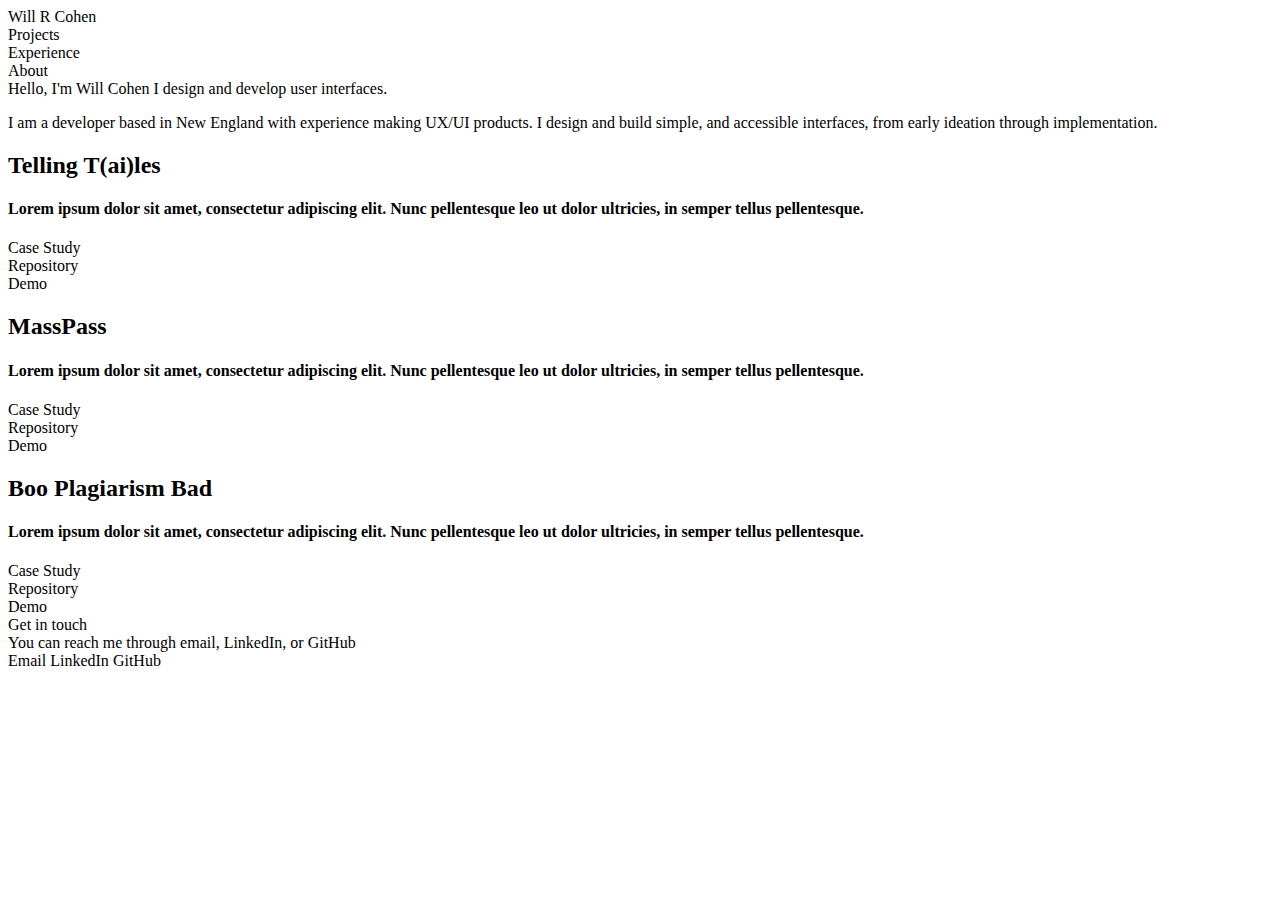
==== index.html @ 33735b4f "Add basic html for main portfolio body" ====
<!doctype html>
<html lang="en">
    <head>
        <meta charset="utf-8"/>
        <meta name="viewport" content="width=device-width, initial-scale=1"/>
        <!-- <meta http-equiv="refresh" content="0; url=https://wrcohen.com" /> -->
        <!-- <link href="styles/styles.css" rel="stylesheet"/> -->
        <title>Home | Will R Cohen</title>
    </head>
    <body>
        <div class="header">
            <div>
                <span>Will R Cohen</span>
            </div>
            <div>
                <span>Projects</span>
            </div>
            <div>
                <span>Experience</span>
            </div>
            <div>
                <span>About</span>
            </div>            
        </div>
        <div class="main">
            <div class="intro">
                <span>Hello, I'm Will Cohen</span>
                <span>I design and develop user interfaces.</span>
                <p>I am a developer based in New England with experience making UX/UI products. I design and build simple, and accessible interfaces, from early ideation through implementation.</p>
            </div>
            <div class="portfolio">
                <div class="portfolio-tile">
                    <div>
                        <h2>Telling T(ai)les</h2>
                        <h4>Lorem ipsum dolor sit amet, consectetur adipiscing elit. Nunc pellentesque leo ut dolor ultricies, in semper tellus pellentesque.</h4>
                    </div>
                    <div class="portfolio-tile-controls">
                        <div class="case-button">Case Study</div>
                        <div class="repo-button">Repository</div>
                        <div class="demo-button">Demo</div>
                    </div>
                </div>
                <div class="portfolio-tile">
                    <div>
                        <h2>MassPass</h2>
                        <h4>Lorem ipsum dolor sit amet, consectetur adipiscing elit. Nunc pellentesque leo ut dolor ultricies, in semper tellus pellentesque.</h4>
                    </div>
                    <div class="portfolio-tile-controls">
                        <div class="case-button">Case Study</div>
                        <div class="repo-button">Repository</div>
                        <div class="demo-button">Demo</div>
                    </div>
                </div>
                <div class="portfolio-tile">
                    <div>
                        <h2>Boo Plagiarism Bad</h2>
                        <h4>Lorem ipsum dolor sit amet, consectetur adipiscing elit. Nunc pellentesque leo ut dolor ultricies, in semper tellus pellentesque.</h4>
                    </div>
                    <div class="portfolio-tile-controls">
                        <div class="case-button">Case Study</div>
                        <div class="repo-button">Repository</div>
                        <div class="demo-button">Demo</div>
                    </div>
                </div>
            </div>
        </div>
        <div class="footer">
            <div>
                <span>Get in touch</span>
            </div>
            <div>
                <span>You can reach me through email, LinkedIn, or GitHub</span>
            </div>
            <div class="contact-tiles">                
                <span>Email</span>
                <span>LinkedIn</span>                
                <span>GitHub</span>
            </div>          
        </div>
    </body>
</html>
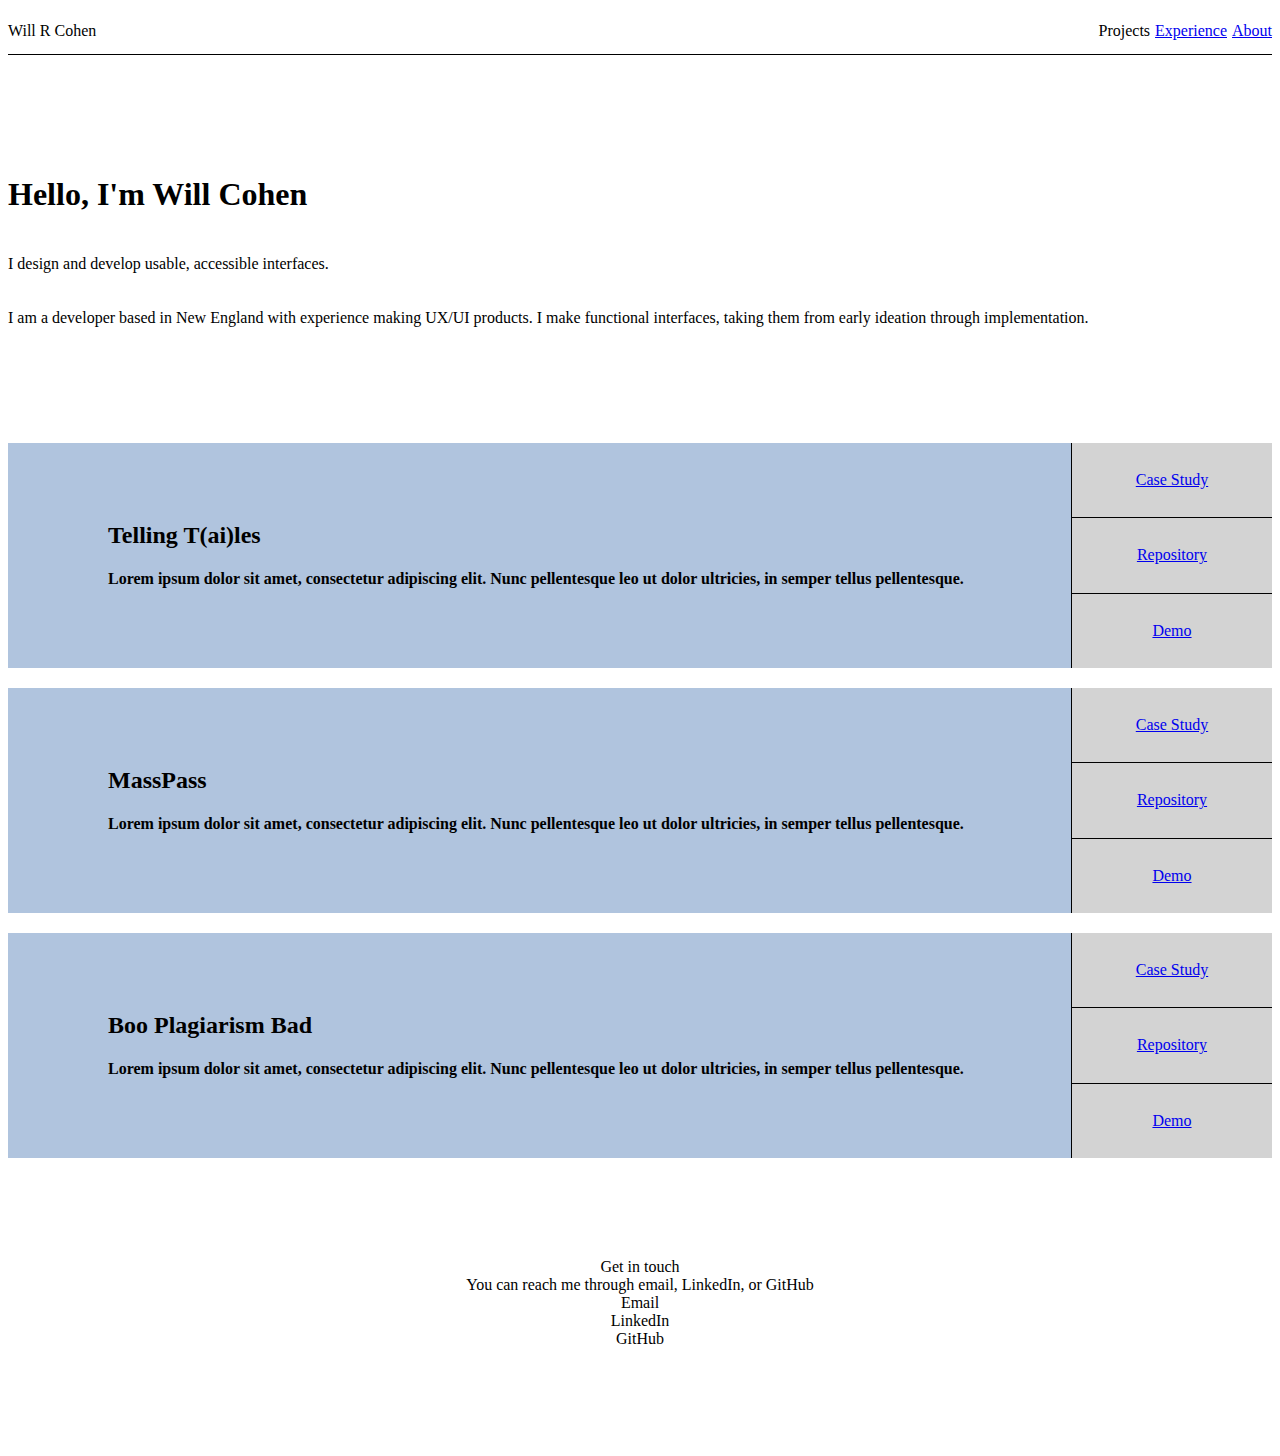
==== commit 7b8ead92: "Add a whole bunch of landing page styling because I got carried away" ====
--- a/index.html
+++ b/index.html
@@ -4,78 +4,79 @@
         <meta charset="utf-8"/>
         <meta name="viewport" content="width=device-width, initial-scale=1"/>
         <!-- <meta http-equiv="refresh" content="0; url=https://wrcohen.com" /> -->
-        <!-- <link href="styles/styles.css" rel="stylesheet"/> -->
+        <link href="styles/styles.css" rel="stylesheet"/>
         <title>Home | Will R Cohen</title>
     </head>
     <body>
-        <div class="header">
+        <div class="header container">
             <div>
                 <span>Will R Cohen</span>
             </div>
-            <div>
-                <span>Projects</span>
-            </div>
-            <div>
-                <span>Experience</span>
-            </div>
-            <div>
-                <span>About</span>
-            </div>            
+            <div class="header-buttons">
+                <div>
+                    <span>Projects</span>
+                </div>
+                <div>
+                    <a href="#">Experience</a>
+                </div>
+                <div>
+                    <a href="#">About</a>
+                </div>  
+            </div>          
         </div>
-        <div class="main">
+        <div class="divider"></div>
+        <div class="main container">
             <div class="intro">
-                <span>Hello, I'm Will Cohen</span>
-                <span>I design and develop user interfaces.</span>
-                <p>I am a developer based in New England with experience making UX/UI products. I design and build simple, and accessible interfaces, from early ideation through implementation.</p>
+                <h1>Hello, I'm Will Cohen</h1>
+                <span>I design and develop usable, accessible interfaces.</span>
+                <p>I am a developer based in New England with experience making UX/UI products. I make functional interfaces, taking them from early ideation through implementation.</p>
             </div>
             <div class="portfolio">
                 <div class="portfolio-tile">
-                    <div>
+                    <div class="portfolio-tile-body">
                         <h2>Telling T(ai)les</h2>
                         <h4>Lorem ipsum dolor sit amet, consectetur adipiscing elit. Nunc pellentesque leo ut dolor ultricies, in semper tellus pellentesque.</h4>
                     </div>
                     <div class="portfolio-tile-controls">
-                        <div class="case-button">Case Study</div>
-                        <div class="repo-button">Repository</div>
-                        <div class="demo-button">Demo</div>
+                        <div class="portfolio-button"><a href="#">Case Study</a></div>
+                        <div class="portfolio-button"><a href="#">Repository</a></div>
+                        <div class="portfolio-button"><a href="#">Demo</a></div>
                     </div>
                 </div>
                 <div class="portfolio-tile">
-                    <div>
+                    <div class="portfolio-tile-body">
                         <h2>MassPass</h2>
                         <h4>Lorem ipsum dolor sit amet, consectetur adipiscing elit. Nunc pellentesque leo ut dolor ultricies, in semper tellus pellentesque.</h4>
                     </div>
                     <div class="portfolio-tile-controls">
-                        <div class="case-button">Case Study</div>
-                        <div class="repo-button">Repository</div>
-                        <div class="demo-button">Demo</div>
+                        <div class="portfolio-button"><a href="#">Case Study</a></div>
+                        <div class="portfolio-button"><a href="#">Repository</a></div>
+                        <div class="portfolio-button"><a href="#">Demo</a></div>
                     </div>
                 </div>
                 <div class="portfolio-tile">
-                    <div>
+                    <div class="portfolio-tile-body">
                         <h2>Boo Plagiarism Bad</h2>
                         <h4>Lorem ipsum dolor sit amet, consectetur adipiscing elit. Nunc pellentesque leo ut dolor ultricies, in semper tellus pellentesque.</h4>
                     </div>
                     <div class="portfolio-tile-controls">
-                        <div class="case-button">Case Study</div>
-                        <div class="repo-button">Repository</div>
-                        <div class="demo-button">Demo</div>
+                        <div class="portfolio-button"><a href="#">Case Study</a></div>
+                        <div class="portfolio-button"><a href="#">Repository</a></div>
+                        <div class="portfolio-button"><a href="#">Demo</a></div>
                     </div>
                 </div>
             </div>
         </div>
-        <div class="footer">
-            <div>
-                <span>Get in touch</span>
-            </div>
+        <div class="footer container">
+            <span>Get in touch</span>
             <div>
                 <span>You can reach me through email, LinkedIn, or GitHub</span>
+                <div class="contact-tiles">                
+                    <span>Email</span>
+                    <span>LinkedIn</span>                
+                    <span>GitHub</span>
+                </div>
             </div>
-            <div class="contact-tiles">                
-                <span>Email</span>
-                <span>LinkedIn</span>                
-                <span>GitHub</span>
-            </div>          
         </div>
     </body>
 </html>--- a/styles/styles.css
+++ b/styles/styles.css
@@ -0,0 +1,108 @@
+body {
+    display: flex;
+    flex-direction: column;
+    align-items: center;
+}
+
+.header {
+    display: flex;
+    flex-direction: row;
+    justify-content: space-between;
+    align-items: center;
+    height: 5vh;
+}
+
+.header-buttons {
+    display: flex;
+    gap: 5px;
+}
+
+.intro {
+    padding: 100px 0;
+    display: flex;
+    flex-direction: column;
+    gap: 20px;
+}
+
+.portfolio {
+    display: flex;
+    flex-direction: column;
+    row-gap: 20px;
+}
+
+.portfolio-tile {
+    display: flex;
+    flex-direction: row;
+    height: 25vh;
+    align-items: center;
+}
+
+.portfolio-tile:nth-child(1) {
+    background-color: lightsteelblue;
+}
+
+.portfolio-tile:nth-child(2) {
+    background-color: lightsteelblue;
+}
+
+.portfolio-tile:nth-child(3) {
+    background-color: lightsteelblue;
+}
+
+.portfolio-tile-body {
+    flex: 1;
+    padding: 100px;
+}
+
+.portfolio-tile-controls {
+    height: 100%;
+    display: flex;
+    flex-direction: column;
+}
+
+.portfolio-button {
+    flex-grow: 1;
+    display: flex;
+    justify-content: center;
+    align-items: center;
+    width: 200px;
+    background-color: lightgray;
+    border-left: thin solid black;
+}
+
+.portfolio-button:nth-child(2) {
+    border: thin solid black;
+    border-right: none;
+}
+
+.portfolio-button a {
+    width: 100%;
+    height: 100%;
+    display: flex;
+    justify-content: center;
+    align-items: center;
+}
+
+.footer {
+    display: flex;
+    flex-direction: column;
+    align-items: center;    
+    padding: 100px 0;
+}
+
+.footer div {
+    display: flex;
+    flex-direction: column;
+    align-items: center;
+}
+
+.container {
+    max-width: 80em;
+    width: 100%;
+}
+
+.divider {
+    width: 100%;
+    height: 1px;
+    border-bottom: solid black 1px;
+}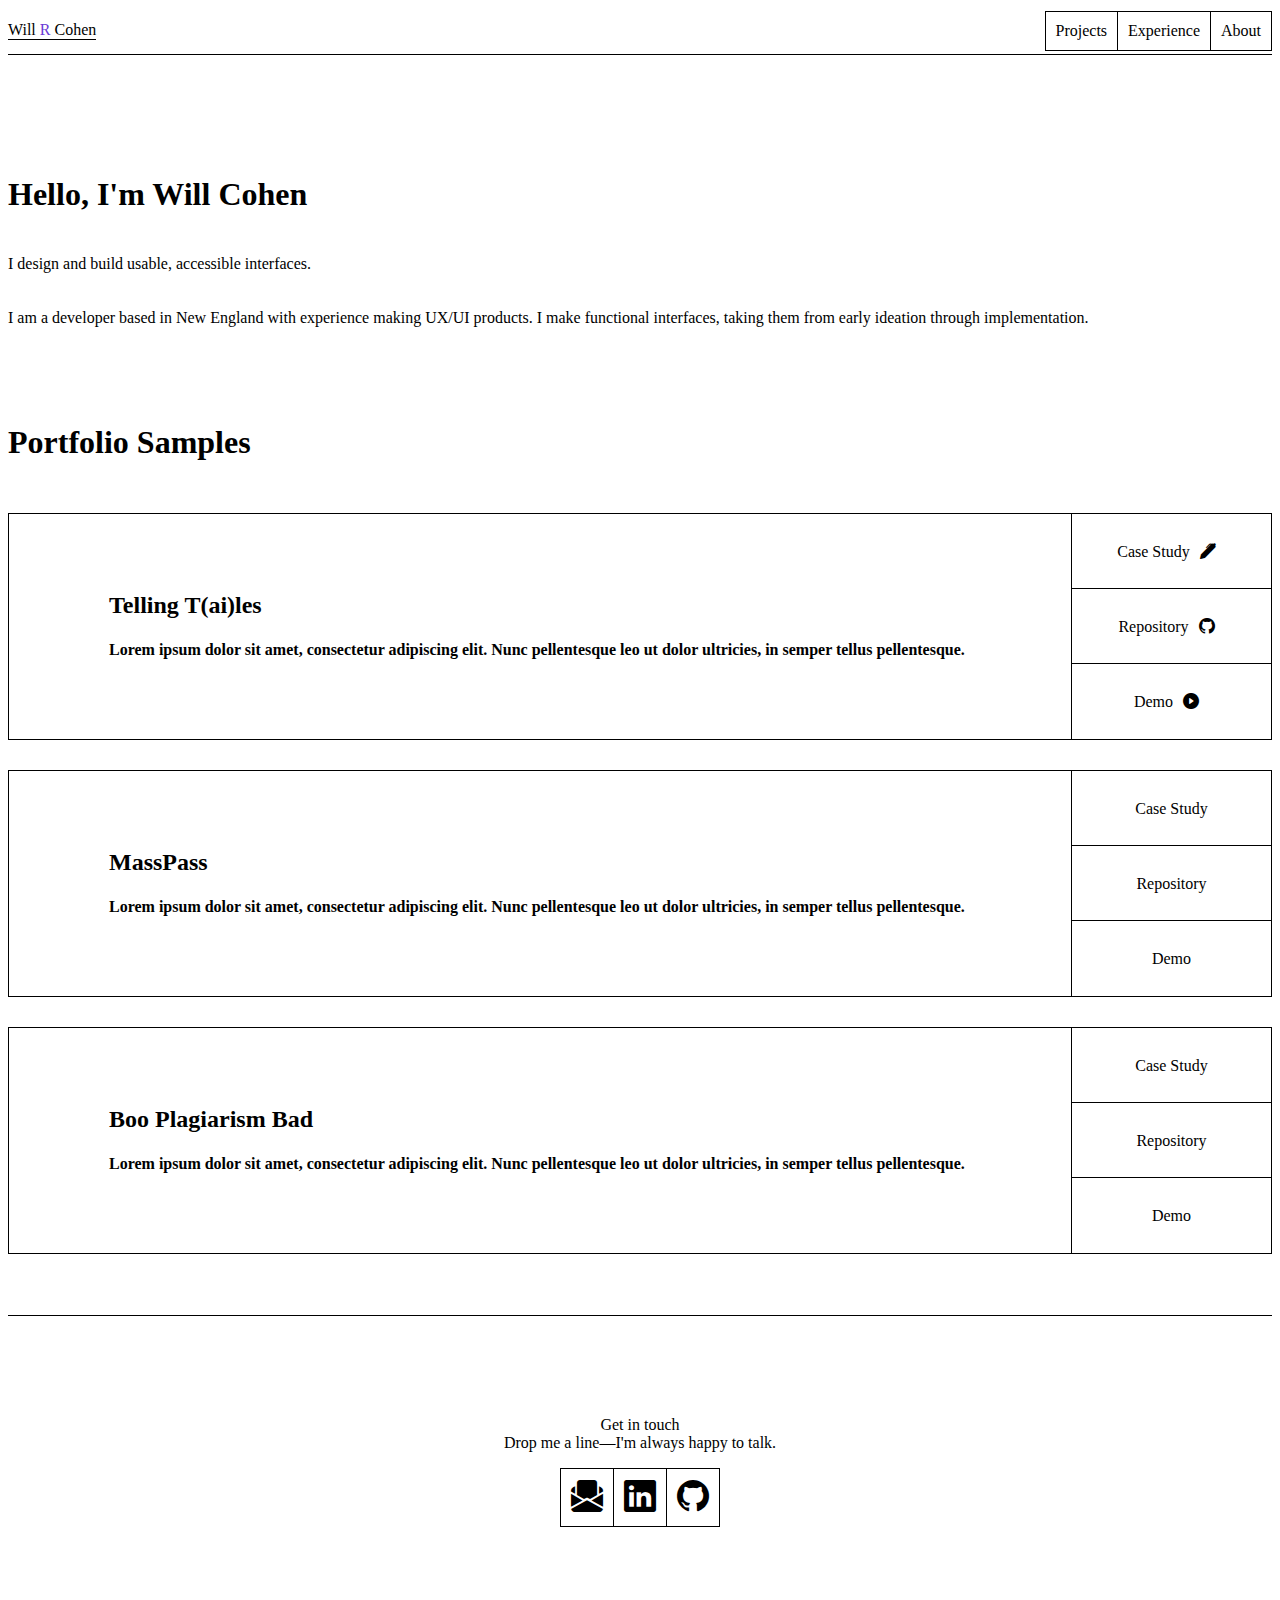
==== commit 6a187f12: "Add wireframe-esque styling and button transforms" ====
--- a/index.html
+++ b/index.html
@@ -4,77 +4,71 @@
         <meta charset="utf-8"/>
         <meta name="viewport" content="width=device-width, initial-scale=1"/>
         <!-- <meta http-equiv="refresh" content="0; url=https://wrcohen.com" /> -->
+        <link rel="stylesheet" href="https://cdn.jsdelivr.net/npm/bootstrap-icons@1.11.3/font/bootstrap-icons.min.css">
         <link href="styles/styles.css" rel="stylesheet"/>
-        <title>Home | Will R Cohen</title>
+        <link href="styles/landing-page.css" rel="stylesheet"/>
+        <title>Home | Will R Cohen - UI/UX</title>
     </head>
     <body>
         <div class="header container">
-            <div>
-                <span>Will R Cohen</span>
-            </div>
+            <a class="header-name link" href="#">Will&nbsp;<span class="header-middle-r">R</span>&nbsp;Cohen</a>
             <div class="header-buttons">
-                <div>
-                    <span>Projects</span>
-                </div>
-                <div>
-                    <a href="#">Experience</a>
-                </div>
-                <div>
-                    <a href="#">About</a>
-                </div>  
-            </div>          
+                <span class="header-nav-button link">Projects</span>
+                <a class="header-nav-button link" href="#">Experience</a>
+                <a class="header-nav-button link" href="#">About</a>
+            </div>     
         </div>
         <div class="divider"></div>
-        <div class="main container">
-            <div class="intro">
-                <h1>Hello, I'm Will Cohen</h1>
-                <span>I design and develop usable, accessible interfaces.</span>
-                <p>I am a developer based in New England with experience making UX/UI products. I make functional interfaces, taking them from early ideation through implementation.</p>
-            </div>
-            <div class="portfolio">
-                <div class="portfolio-tile">
-                    <div class="portfolio-tile-body">
-                        <h2>Telling T(ai)les</h2>
-                        <h4>Lorem ipsum dolor sit amet, consectetur adipiscing elit. Nunc pellentesque leo ut dolor ultricies, in semper tellus pellentesque.</h4>
-                    </div>
-                    <div class="portfolio-tile-controls">
-                        <div class="portfolio-button"><a href="#">Case Study</a></div>
-                        <div class="portfolio-button"><a href="#">Repository</a></div>
-                        <div class="portfolio-button"><a href="#">Demo</a></div>
-                    </div>
+        <section class="container intro">
+            <h1>Hello, I'm Will Cohen</h1>
+            <span>I design and build usable, accessible interfaces.</span>
+            <p>I am a developer based in New England with experience making UX/UI products. I make functional interfaces, taking them from early ideation through implementation.</p>
+        </section>
+        <section class="portfolio container">
+            <h1>Portfolio Samples</h1>
+            <div class="portfolio-tile">
+                <div class="portfolio-tile-body">
+                    <h2>Telling T(ai)les</h2>
+                    <h4>Lorem ipsum dolor sit amet, consectetur adipiscing elit. Nunc pellentesque leo ut dolor ultricies, in semper tellus pellentesque.</h4>
                 </div>
-                <div class="portfolio-tile">
-                    <div class="portfolio-tile-body">
-                        <h2>MassPass</h2>
-                        <h4>Lorem ipsum dolor sit amet, consectetur adipiscing elit. Nunc pellentesque leo ut dolor ultricies, in semper tellus pellentesque.</h4>
-                    </div>
-                    <div class="portfolio-tile-controls">
-                        <div class="portfolio-button"><a href="#">Case Study</a></div>
-                        <div class="portfolio-button"><a href="#">Repository</a></div>
-                        <div class="portfolio-button"><a href="#">Demo</a></div>
-                    </div>
-                </div>
-                <div class="portfolio-tile">
-                    <div class="portfolio-tile-body">
-                        <h2>Boo Plagiarism Bad</h2>
-                        <h4>Lorem ipsum dolor sit amet, consectetur adipiscing elit. Nunc pellentesque leo ut dolor ultricies, in semper tellus pellentesque.</h4>
-                    </div>
-                    <div class="portfolio-tile-controls">
-                        <div class="portfolio-button"><a href="#">Case Study</a></div>
-                        <div class="portfolio-button"><a href="#">Repository</a></div>
-                        <div class="portfolio-button"><a href="#">Demo</a></div>
-                    </div>
+                <div class="portfolio-tile-controls">
+                    <div class="portfolio-button"><a href="#" class="link">Case Study<i class="portfolio-button-icon bi bi-pen-fill"></i></a></div>
+                    <div class="portfolio-button"><a href="#" class="link">Repository<i class="portfolio-button-icon bi bi-github"></i></a></div>
+                    <div class="portfolio-button"><a href="#" class="link">Demo<i class="portfolio-button-icon bi bi-play-circle-fill"></i></a></div>
                 </div>
             </div>
-        </div>
+            <div class="portfolio-tile">
+                <div class="portfolio-tile-body">
+                    <h2>MassPass</h2>
+                    <h4>Lorem ipsum dolor sit amet, consectetur adipiscing elit. Nunc pellentesque leo ut dolor ultricies, in semper tellus pellentesque.</h4>
+                </div>
+                <div class="portfolio-tile-controls">
+                    <div class="portfolio-button"><a href="#" class="link">Case Study</a></div>
+                    <div class="portfolio-button"><a href="#" class="link">Repository</a></div>
+                    <div class="portfolio-button"><a href="#" class="link">Demo</a></div>
+                </div>
+            </div>
+            <div class="portfolio-tile">
+                <div class="portfolio-tile-body">
+                    <h2>Boo Plagiarism Bad</h2>
+                    <h4>Lorem ipsum dolor sit amet, consectetur adipiscing elit. Nunc pellentesque leo ut dolor ultricies, in semper tellus pellentesque.</h4>
+                </div>
+                <div class="portfolio-tile-controls">
+                    <div class="portfolio-button"><a href="#" class="link">Case Study</a></div>
+                    <div class="portfolio-button"><a href="#" class="link">Repository</a></div>
+                    <div class="portfolio-button"><a href="#" class="link">Demo</a></div>
+                </div>
+            </div>
+        </section>
+        <div class="divider"></div>
         <div class="footer container">
             <span>Get in touch</span>
             <div>
-                <span>You can reach me through email, LinkedIn, or GitHub</span>
-                <div class="contact-tiles">                
-                    <span>Email</span>
-                    <span>LinkedIn</span>                
-                    <span>GitHub</span>
+                <span>Drop me a line&mdash;I'm always happy to talk.</span>
+                <div class="contact-tiles">   
+                    <a class="contact-icon link bi bi-envelope-paper-fill" href="#" aria-label="email"></a>
+                    <a class="contact-icon link bi bi-linkedin" href="#" aria-label="LinkedIn"></a>                
+                    <a class="contact-icon link bi bi-github" href="#" aira-label="GitHub"></a>
                 </div>
             </div>
         </div>
--- a/styles/styles.css
+++ b/styles/styles.css
@@ -2,6 +2,10 @@
     display: flex;
     flex-direction: column;
     align-items: center;
+}
+
+.link:hover {
+    color:#6A3BD5;
 }
 
 .header {
@@ -12,75 +16,34 @@
     height: 5vh;
 }
 
+.header-name {
+    color: black;
+    text-decoration: none;
+    border-bottom: thin solid black;
+}
+
+.header-name:hover {
+    border-bottom: thin solid #6A3BD5;
+}
+
+.header-middle-r {
+    color: #6A3BD5;
+}
+
 .header-buttons {
     display: flex;
-    gap: 5px;
 }
 
-.intro {
-    padding: 100px 0;
-    display: flex;
-    flex-direction: column;
-    gap: 20px;
+.header-nav-button {
+    border: thin solid black;
+    color: black;
+    text-decoration: none;
+    padding: 10px;
 }
 
-.portfolio {
-    display: flex;
-    flex-direction: column;
-    row-gap: 20px;
-}
-
-.portfolio-tile {
-    display: flex;
-    flex-direction: row;
-    height: 25vh;
-    align-items: center;
-}
-
-.portfolio-tile:nth-child(1) {
-    background-color: lightsteelblue;
-}
-
-.portfolio-tile:nth-child(2) {
-    background-color: lightsteelblue;
-}
-
-.portfolio-tile:nth-child(3) {
-    background-color: lightsteelblue;
-}
-
-.portfolio-tile-body {
-    flex: 1;
-    padding: 100px;
-}
-
-.portfolio-tile-controls {
-    height: 100%;
-    display: flex;
-    flex-direction: column;
-}
-
-.portfolio-button {
-    flex-grow: 1;
-    display: flex;
-    justify-content: center;
-    align-items: center;
-    width: 200px;
-    background-color: lightgray;
-    border-left: thin solid black;
-}
-
-.portfolio-button:nth-child(2) {
-    border: thin solid black;
+.header-nav-button:nth-child(2) {
+    border-left: none;
     border-right: none;
-}
-
-.portfolio-button a {
-    width: 100%;
-    height: 100%;
-    display: flex;
-    justify-content: center;
-    align-items: center;
 }
 
 .footer {
@@ -90,10 +53,33 @@
     padding: 100px 0;
 }
 
-.footer div {
+.footer > div {
     display: flex;
     flex-direction: column;
     align-items: center;
+}
+
+.contact-tiles {
+    display: flex;
+    flex-direction: row;
+    margin-top: 16px;
+}
+
+.contact-icon {
+    font-size: 32px;
+    color: black;
+    border: thin solid black;
+    padding: 10px;
+    background: white;
+}
+
+.contact-icon:nth-child(2) {
+    border-left: none;
+    border-right: none;
+}
+
+.contact-icon:hover { 
+    transform: scale(1.15) perspective(1px);
 }
 
 .container {
--- a/styles/landing-page.css
+++ b/styles/landing-page.css
@@ -0,0 +1,120 @@
+.intro {
+    padding: 100px 0 60px;
+    display: flex;
+    flex-direction: column;
+    gap: 20px;
+}
+
+.portfolio {
+    display: flex;
+    flex-direction: column;
+    row-gap: 30px;
+    margin-bottom: 60px;
+}
+
+.portfolio-tile {
+    display: flex;
+    flex-direction: row;
+    height: 25vh;
+    align-items: center;
+    border: thin solid black;
+}
+
+/* .portfolio-tile:nth-child(1) {
+    background-color: lightsteelblue;
+}
+
+.portfolio-tile:nth-child(2) {
+    background-color: lightsteelblue;
+}
+
+.portfolio-tile:nth-child(3) {
+    background-color: lightsteelblue;
+} */
+
+.portfolio-tile-body {
+    flex: 1;
+    padding: 100px;
+}
+
+.portfolio-tile-controls {
+    height: 100%;
+    display: flex;
+    flex-direction: column;
+}
+
+.portfolio-button {
+    flex-grow: 1;
+    display: flex;
+    justify-content: center;
+    align-items: center;
+    width: 200px;
+}
+
+.portfolio-button a {
+    width: 100%;
+    height: 100%;
+    display: flex;
+    justify-content: center;
+    align-items: center;
+    border: thin solid black;
+    border-right: none;
+    border-bottom: none;
+    text-decoration: none;
+    color: black;
+}
+
+.portfolio-button:nth-child(3) {
+    border-bottom: none;
+}
+
+.portfolio-button a:hover {
+    border-right: thin solid black;
+    border-bottom: thin solid black;
+    background-color: white;
+    color: #6A3BD5;
+    transform: scale(1.05) perspective(1px);
+}
+
+.portfolio-button a:active {
+    color: #B73BD5;
+}
+
+.portfolio-button-icon {
+    margin: 10px;
+}
+
+
+
+
+
+/* .portfolio-button a {
+    width: 100%;
+    height: 100%;
+    display: flex;
+    justify-content: center;
+    align-items: center;
+    background-color: rgb(220, 220, 220);
+    border-left: thin solid #a8a7a7;
+    border-bottom: thin solid #a8a7a7;
+    box-shadow: #babac3 -1px -3px 0 inset;
+    text-decoration: none;
+    color: black;
+}
+
+.portfolio-button:nth-child(3) {
+    border-bottom: none;
+}
+
+.portfolio-button a:hover {
+    background-color: rgb(235, 235, 235);
+    color: #B73BD5;
+    transform: scale(1.025) perspective(1px);
+}
+
+.portfolio-button a:active {
+    background-color: rgb(200, 200, 200);
+    box-shadow: none;
+    border: none;
+    color: #6A3BD5;
+} */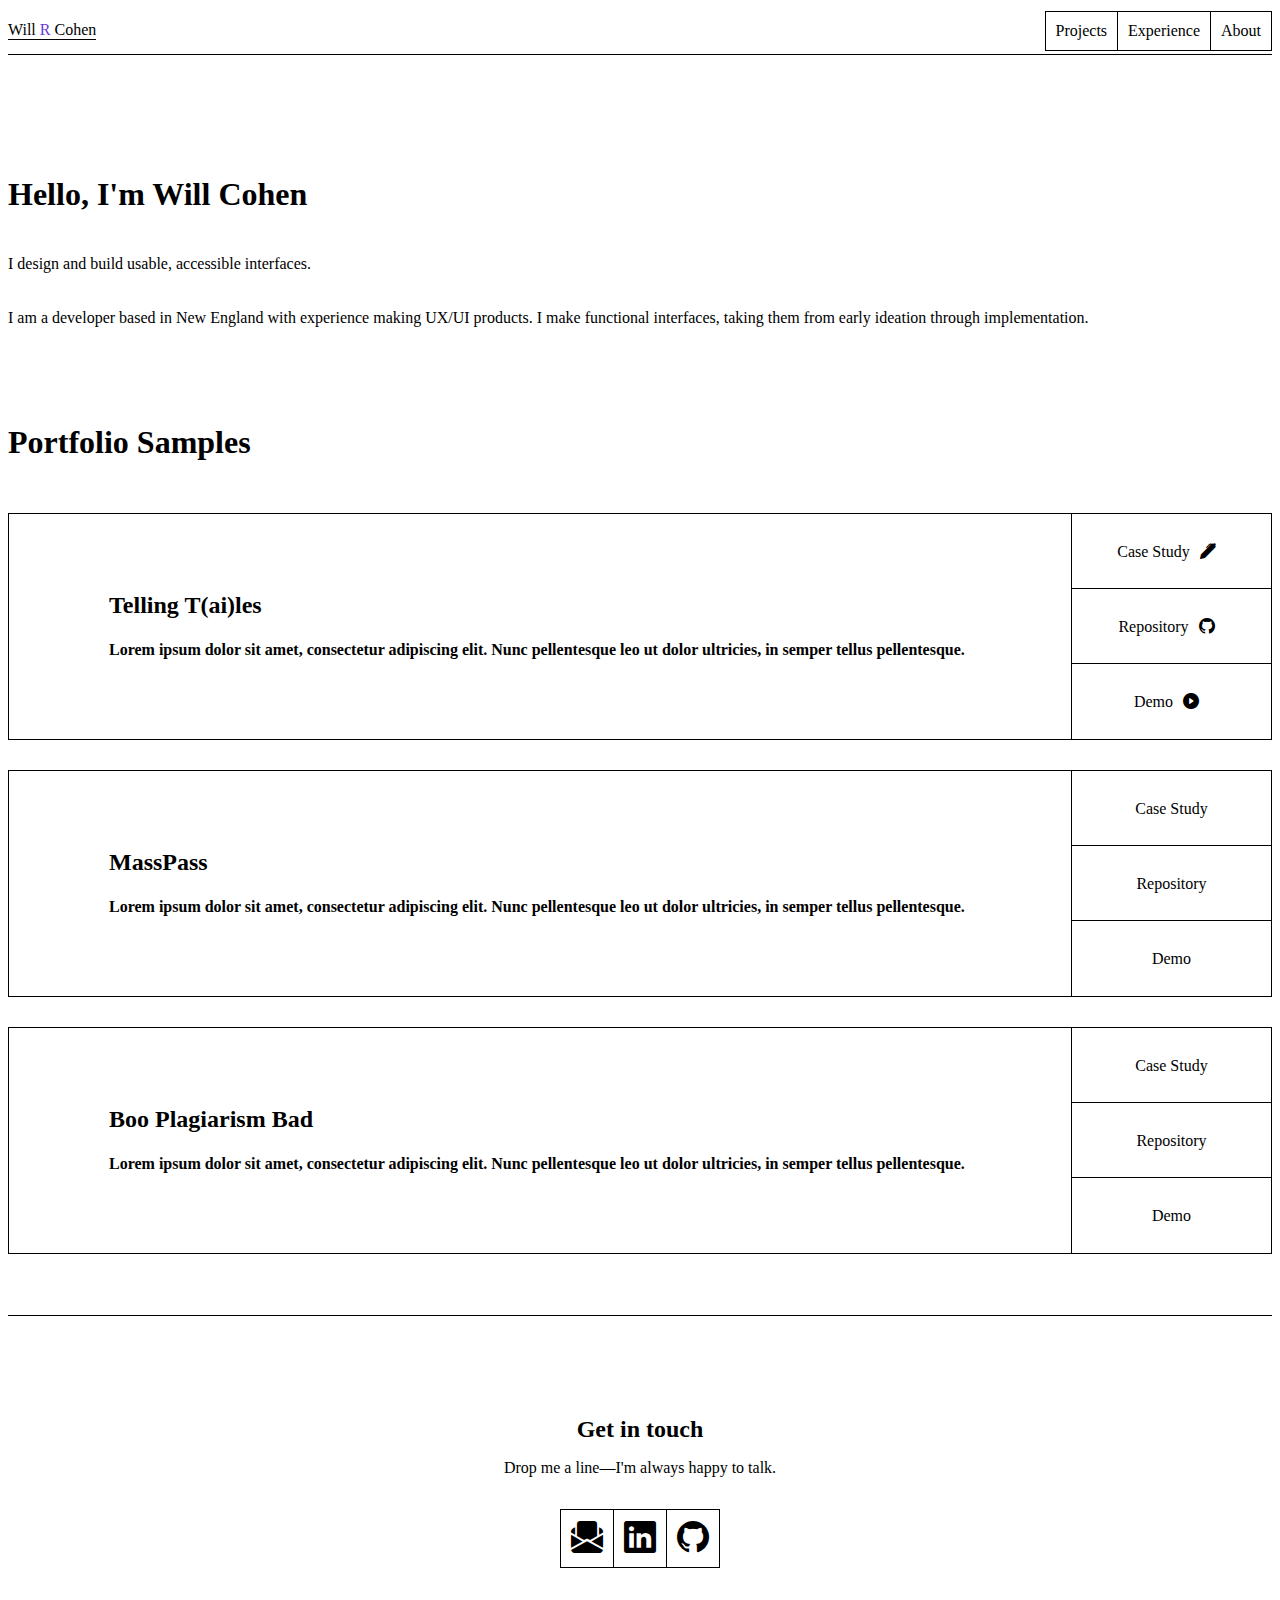
==== commit 1af537be: "Add and style basic case study page" ====
--- a/index.html
+++ b/index.html
@@ -11,11 +11,11 @@
     </head>
     <body>
         <div class="header container">
-            <a class="header-name link" href="#">Will&nbsp;<span class="header-middle-r">R</span>&nbsp;Cohen</a>
+            <a class="header-name link" href="index.html">Will&nbsp;<span class="header-middle-r">R</span>&nbsp;Cohen</a>
             <div class="header-buttons">
                 <span class="header-nav-button link">Projects</span>
-                <a class="header-nav-button link" href="#">Experience</a>
-                <a class="header-nav-button link" href="#">About</a>
+                <a class="header-nav-button link" href="html/experience.html">Experience</a>
+                <a class="header-nav-button link" href="html/about.html">About</a>
             </div>     
         </div>
         <div class="divider"></div>
@@ -32,7 +32,7 @@
                     <h4>Lorem ipsum dolor sit amet, consectetur adipiscing elit. Nunc pellentesque leo ut dolor ultricies, in semper tellus pellentesque.</h4>
                 </div>
                 <div class="portfolio-tile-controls">
-                    <div class="portfolio-button"><a href="#" class="link">Case Study<i class="portfolio-button-icon bi bi-pen-fill"></i></a></div>
+                    <div class="portfolio-button"><a href="html/case-studies/masspass.html" class="link">Case Study<i class="portfolio-button-icon bi bi-pen-fill"></i></a></div>
                     <div class="portfolio-button"><a href="#" class="link">Repository<i class="portfolio-button-icon bi bi-github"></i></a></div>
                     <div class="portfolio-button"><a href="#" class="link">Demo<i class="portfolio-button-icon bi bi-play-circle-fill"></i></a></div>
                 </div>
--- a/styles/styles.css
+++ b/styles/styles.css
@@ -53,6 +53,12 @@
     padding: 100px 0;
 }
 
+.footer > span {
+    font-size: 1.5em;
+    font-weight: bold;
+    margin-bottom: 16px;
+}
+
 .footer > div {
     display: flex;
     flex-direction: column;
@@ -62,7 +68,7 @@
 .contact-tiles {
     display: flex;
     flex-direction: row;
-    margin-top: 16px;
+    margin-top: 32px;
 }
 
 .contact-icon {
@@ -80,6 +86,8 @@
 
 .contact-icon:hover { 
     transform: scale(1.15) perspective(1px);
+    border-left: thin solid black;
+    border-right: thin solid black;
 }
 
 .container {
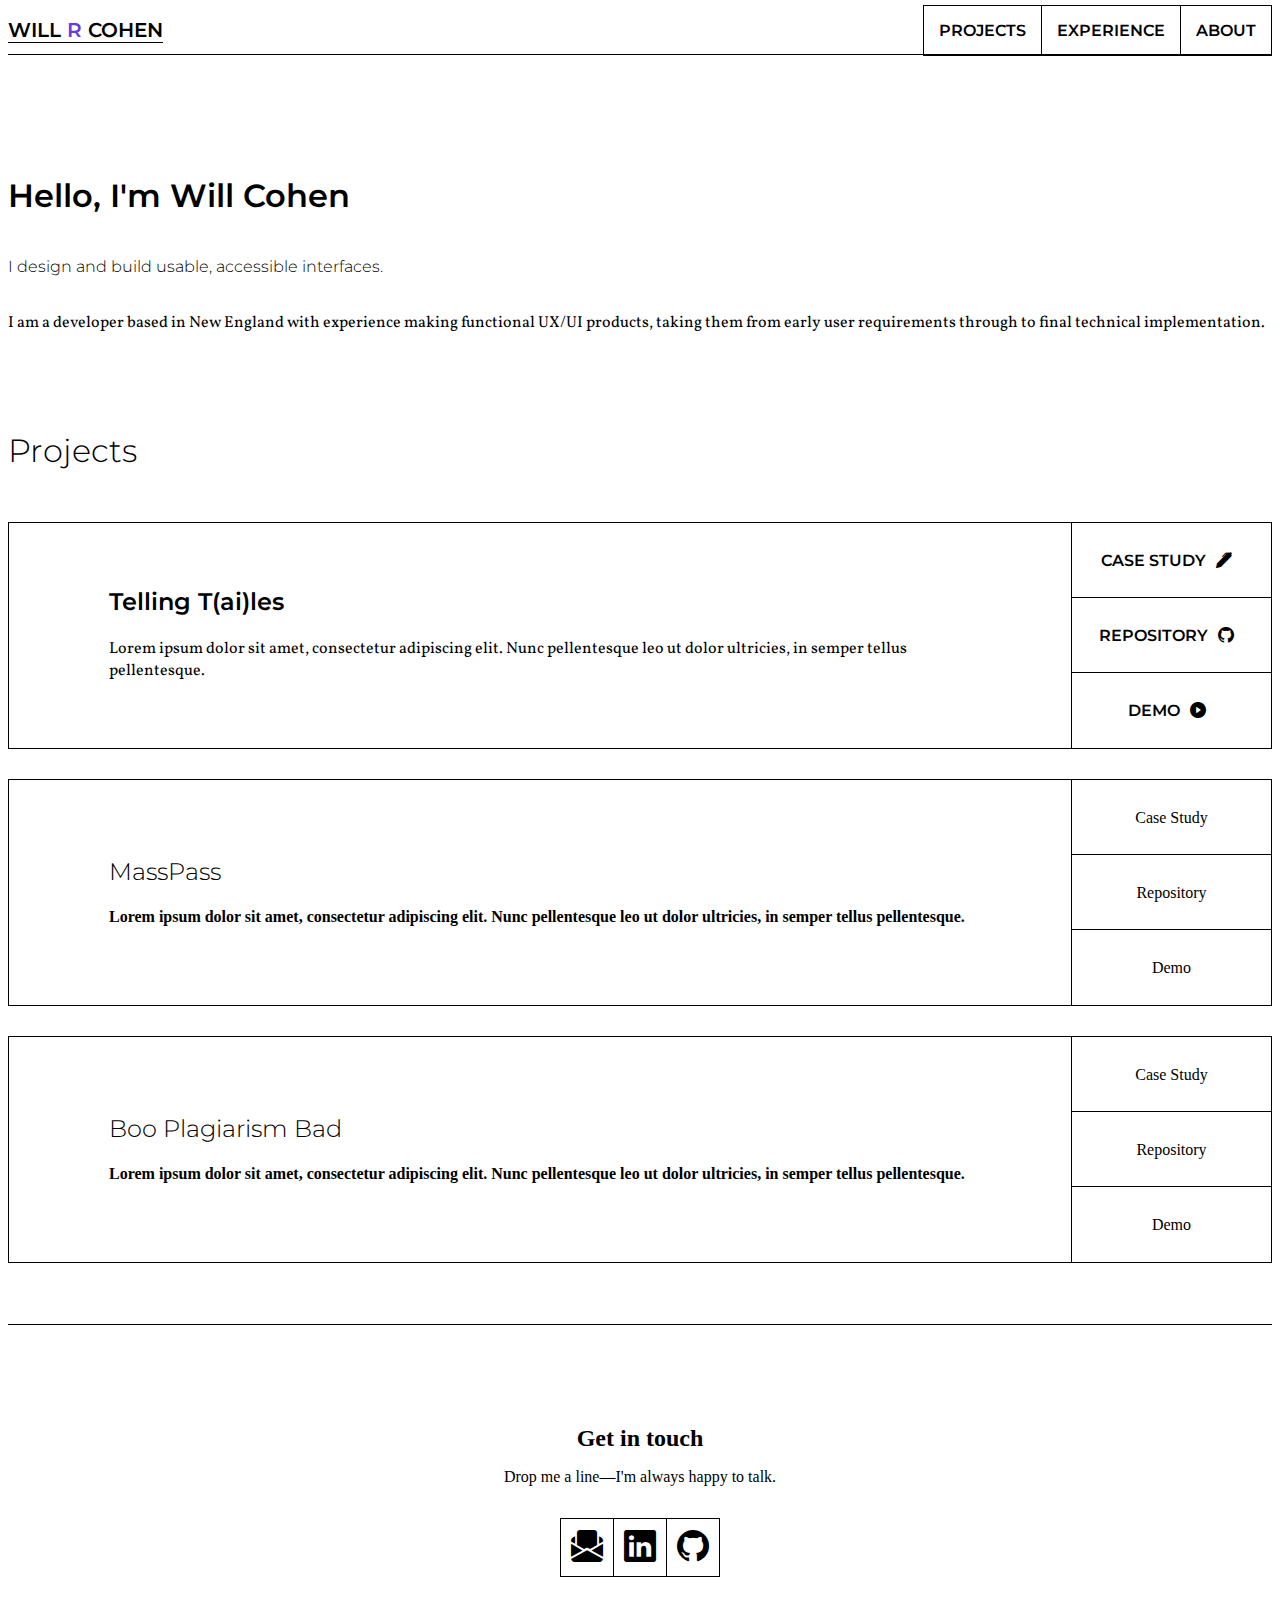
==== commit d494f1bb: "Test landing page font styles" ====
--- a/index.html
+++ b/index.html
@@ -4,6 +4,9 @@
         <meta charset="utf-8"/>
         <meta name="viewport" content="width=device-width, initial-scale=1"/>
         <!-- <meta http-equiv="refresh" content="0; url=https://wrcohen.com" /> -->
+        <link rel="preconnect" href="https://fonts.googleapis.com">
+        <link rel="preconnect" href="https://fonts.gstatic.com" crossorigin>
+        <link href="https://fonts.googleapis.com/css2?family=Lexend:wght@100..900&family=Montserrat:wght@300&family=Poiret+One&family=Vollkorn+SC:wght@400;600;700;900&family=Vollkorn:ital,wght@0,400..900;1,400..900&display=swap" rel="stylesheet">
         <link rel="stylesheet" href="https://cdn.jsdelivr.net/npm/bootstrap-icons@1.11.3/font/bootstrap-icons.min.css">
         <link href="styles/styles.css" rel="stylesheet"/>
         <link href="styles/landing-page.css" rel="stylesheet"/>
@@ -11,46 +14,46 @@
     </head>
     <body>
         <div class="header container">
-            <a class="header-name link" href="index.html">Will&nbsp;<span class="header-middle-r">R</span>&nbsp;Cohen</a>
+            <a class="header-name link montserrat-tooling" href="index.html">Will&nbsp;<span class="header-middle-r">R</span>&nbsp;Cohen</a>
             <div class="header-buttons">
-                <span class="header-nav-button link">Projects</span>
-                <a class="header-nav-button link" href="html/experience.html">Experience</a>
-                <a class="header-nav-button link" href="html/about.html">About</a>
+                <a class="header-nav-button link montserrat-tooling" href="#Projects">Projects</a>
+                <a class="header-nav-button link montserrat-tooling" href="html/experience.html">Experience</a>
+                <a class="header-nav-button link montserrat-tooling" href="html/about.html">About</a>
             </div>     
         </div>
         <div class="divider"></div>
         <section class="container intro">
-            <h1>Hello, I'm Will Cohen</h1>
-            <span>I design and build usable, accessible interfaces.</span>
-            <p>I am a developer based in New England with experience making UX/UI products. I make functional interfaces, taking them from early ideation through implementation.</p>
+            <h1 class="montserrat-title">Hello, I'm Will Cohen</h1>
+            <span class="montserrat-regular">I design and build usable, accessible interfaces.</span>
+            <p class="vollkorn-text">I am a developer based in New England with experience making functional UX/UI products, taking them from early user requirements through to final technical implementation.</p>
         </section>
-        <section class="portfolio container">
-            <h1>Portfolio Samples</h1>
+        <section id="Projects" class="portfolio container">
+            <h1 class="montserrat-regular">Projects</h1>
             <div class="portfolio-tile">
                 <div class="portfolio-tile-body">
-                    <h2>Telling T(ai)les</h2>
-                    <h4>Lorem ipsum dolor sit amet, consectetur adipiscing elit. Nunc pellentesque leo ut dolor ultricies, in semper tellus pellentesque.</h4>
+                    <h2 class="montserrat-title">Telling T(ai)les</h2>
+                    <h4 class="vollkorn-text">Lorem ipsum dolor sit amet, consectetur adipiscing elit. Nunc pellentesque leo ut dolor ultricies, in semper tellus pellentesque.</h4>
                 </div>
                 <div class="portfolio-tile-controls">
-                    <div class="portfolio-button"><a href="html/case-studies/masspass.html" class="link">Case Study<i class="portfolio-button-icon bi bi-pen-fill"></i></a></div>
-                    <div class="portfolio-button"><a href="#" class="link">Repository<i class="portfolio-button-icon bi bi-github"></i></a></div>
-                    <div class="portfolio-button"><a href="#" class="link">Demo<i class="portfolio-button-icon bi bi-play-circle-fill"></i></a></div>
+                    <div class="portfolio-button"><a href="#" class="link montserrat-tooling">Case Study<i class="portfolio-button-icon bi bi-pen-fill"></i></a></div>
+                    <div class="portfolio-button"><a href="#" class="link montserrat-tooling">Repository<i class="portfolio-button-icon bi bi-github"></i></a></div>
+                    <div class="portfolio-button"><a href="#" class="link montserrat-tooling">Demo<i class="portfolio-button-icon bi bi-play-circle-fill"></i></a></div>
                 </div>
             </div>
             <div class="portfolio-tile">
                 <div class="portfolio-tile-body">
-                    <h2>MassPass</h2>
+                    <h2 class="montserrat-regular">MassPass</h2>
                     <h4>Lorem ipsum dolor sit amet, consectetur adipiscing elit. Nunc pellentesque leo ut dolor ultricies, in semper tellus pellentesque.</h4>
                 </div>
                 <div class="portfolio-tile-controls">
-                    <div class="portfolio-button"><a href="#" class="link">Case Study</a></div>
+                    <div class="portfolio-button"><a href="html/case-studies/masspass.html" class="link">Case Study</a></div>
                     <div class="portfolio-button"><a href="#" class="link">Repository</a></div>
                     <div class="portfolio-button"><a href="#" class="link">Demo</a></div>
                 </div>
             </div>
             <div class="portfolio-tile">
                 <div class="portfolio-tile-body">
-                    <h2>Boo Plagiarism Bad</h2>
+                    <h2 class="montserrat-regular">Boo Plagiarism Bad</h2>
                     <h4>Lorem ipsum dolor sit amet, consectetur adipiscing elit. Nunc pellentesque leo ut dolor ultricies, in semper tellus pellentesque.</h4>
                 </div>
                 <div class="portfolio-tile-controls">
--- a/styles/styles.css
+++ b/styles/styles.css
@@ -4,7 +4,8 @@
     align-items: center;
 }
 
-.link:hover {
+.link:hover,
+.link:focus {
     color:#6A3BD5;
 }
 
@@ -20,9 +21,11 @@
     color: black;
     text-decoration: none;
     border-bottom: thin solid black;
+    font-size: 20px;
 }
 
-.header-name:hover {
+.header-name:hover,
+.header-name:focus {
     border-bottom: thin solid #6A3BD5;
 }
 
@@ -38,12 +41,57 @@
     border: thin solid black;
     color: black;
     text-decoration: none;
-    padding: 10px;
+    padding: 15px;
 }
 
 .header-nav-button:nth-child(2) {
     border-left: none;
     border-right: none;
+}
+
+.header-nav-button:hover {
+    transform: scale(1.15) perspective(1px);
+    background: white;
+    border: thin solid black;
+}
+
+.nav-dropdown {
+    visibility: hidden;
+    opacity: 0;
+    position: absolute;
+    transition: all 0.5s ease;
+    margin-top: 1rem;
+    left: 0;
+    display: none;
+    list-style-type: none;
+    background-color: white;
+    border: thin solid black;
+    padding: 0;
+}
+
+.header-nav-button:hover > .nav-dropdown,
+.header-nav-button:focus-within > .nav-dropdown,
+.nav-dropdown:hover {
+    visibility: visible;
+    opacity: 1;
+    display: block;
+}
+
+.nav-dropdown div {
+    width: 100%;
+}
+
+.nav-dropdown a { 
+    clear: both;
+    width: 500px;   
+    color: black;
+    text-decoration: none;
+    border-bottom: thin solid black;
+    padding: 7.5px 15px;
+}
+
+.nav-dropdown li:nth-last-child(1) a{ 
+    border-bottom: none;
 }
 
 .footer {
@@ -99,4 +147,46 @@
     width: 100%;
     height: 1px;
     border-bottom: solid black 1px;
+}
+
+.poiret-one-regular {
+    font-family: "Poiret One", serif;
+    font-weight: 600;
+    font-style: normal;
+    text-transform: uppercase;
+}
+
+.montserrat-tooling {
+    font-family: "Montserrat", serif;
+    font-optical-sizing: auto;
+    font-weight: 600;
+    font-style: normal;
+    text-transform: uppercase;
+}
+
+.montserrat-title {
+    font-family: "Montserrat", serif;
+    font-optical-sizing: auto;
+    font-weight: 600;
+    font-style: normal;
+}
+
+.montserrat-regular {
+    font-family: "Montserrat", serif;
+    font-optical-sizing: auto;
+    font-weight: 300;
+    font-style: normal;
+}
+
+.vollkorn-sc {
+    font-family: "Vollkorn SC", serif;
+    font-weight: 400;
+    font-style: normal;
+}
+
+.vollkorn-text {
+    font-family: "Vollkorn", serif;
+    font-optical-sizing: auto;
+    font-weight: 400;
+    font-style: normal;
 }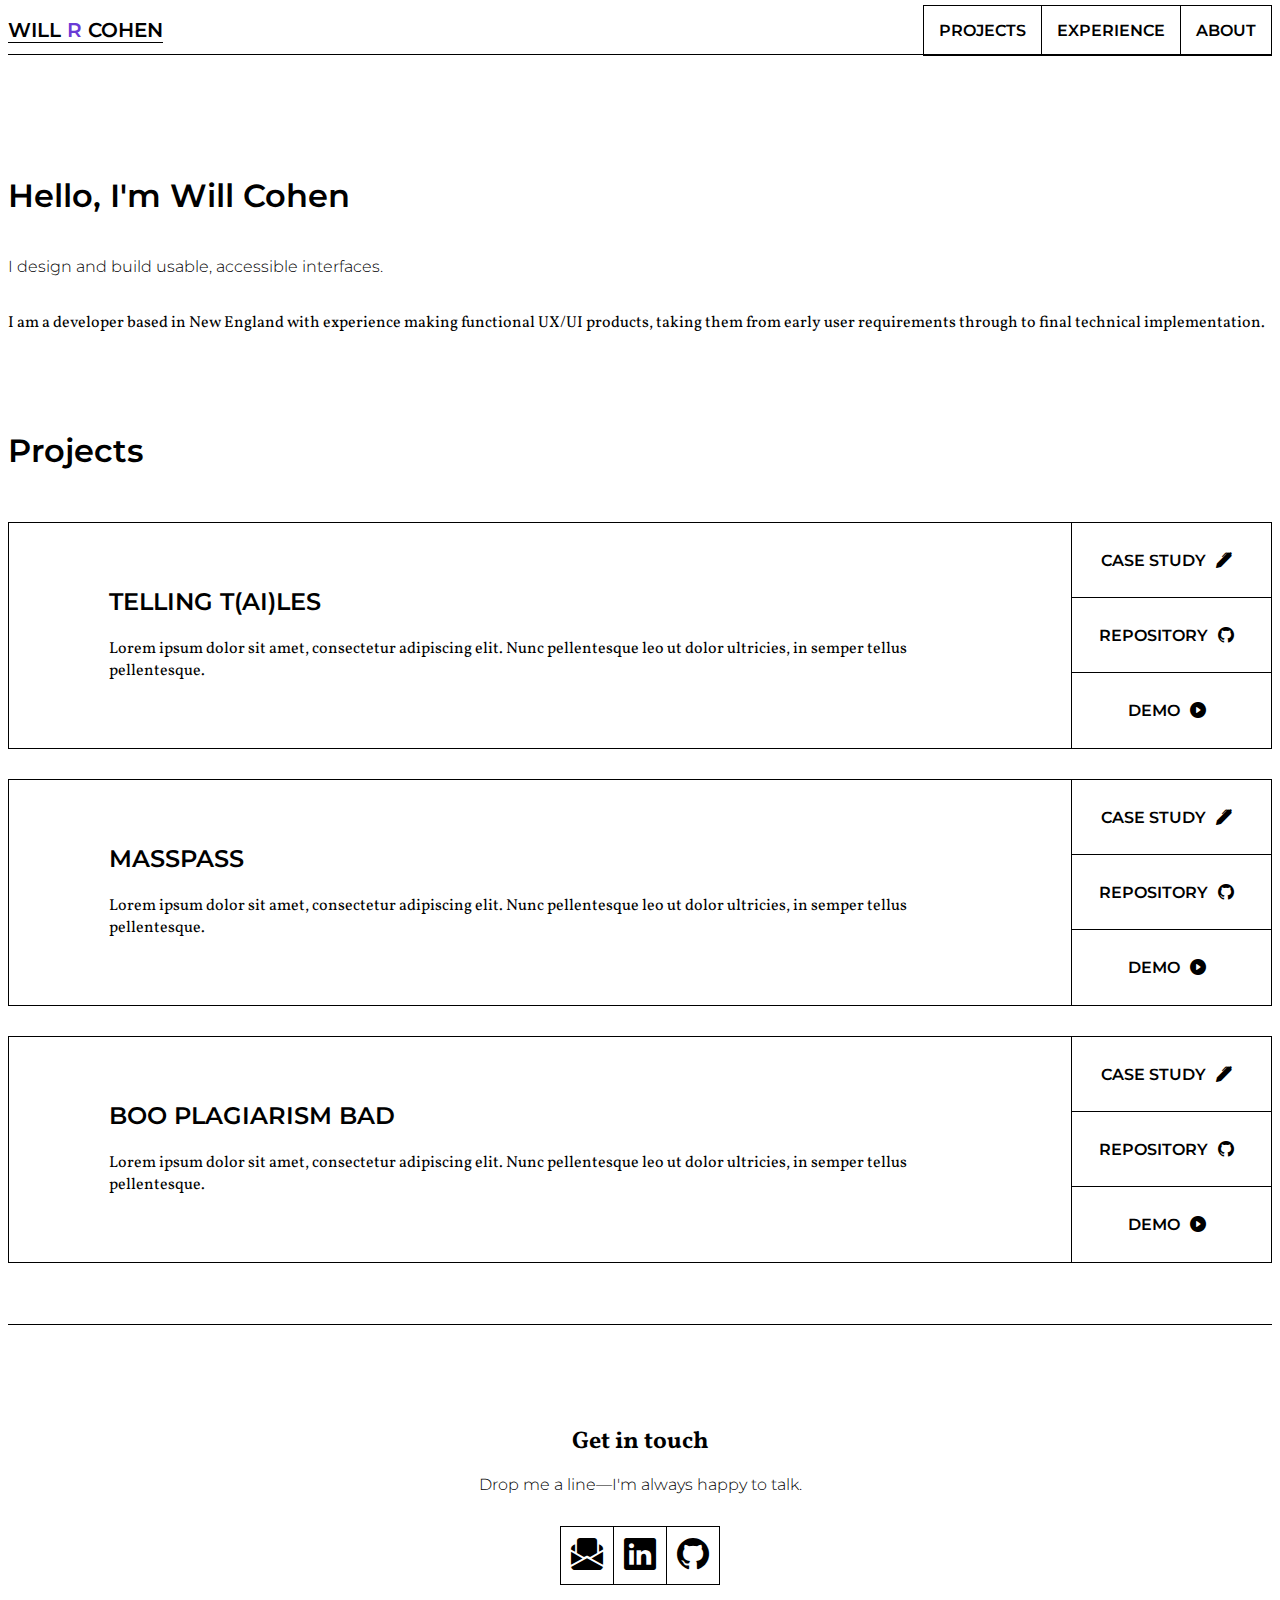
==== commit 5030ff08: "Additional styling on main page and resume" ====
--- a/index.html
+++ b/index.html
@@ -14,60 +14,60 @@
     </head>
     <body>
         <div class="header container">
-            <a class="header-name link montserrat-tooling" href="index.html">Will&nbsp;<span class="header-middle-r">R</span>&nbsp;Cohen</a>
+            <a class="header-name link tooling-text" href="index.html">Will&nbsp;<span class="header-middle-r">R</span>&nbsp;Cohen</a>
             <div class="header-buttons">
-                <a class="header-nav-button link montserrat-tooling" href="#Projects">Projects</a>
-                <a class="header-nav-button link montserrat-tooling" href="html/experience.html">Experience</a>
-                <a class="header-nav-button link montserrat-tooling" href="html/about.html">About</a>
+                <a class="header-nav-button link tooling-text" href="#Projects">Projects</a>
+                <a class="header-nav-button link tooling-text" href="html/experience.html">Experience</a>
+                <a class="header-nav-button link tooling-text" href="html/about.html">About</a>
             </div>     
         </div>
         <div class="divider"></div>
         <section class="container intro">
-            <h1 class="montserrat-title">Hello, I'm Will Cohen</h1>
+            <h1 class="title-text">Hello, I'm Will Cohen</h1>
             <span class="montserrat-regular">I design and build usable, accessible interfaces.</span>
             <p class="vollkorn-text">I am a developer based in New England with experience making functional UX/UI products, taking them from early user requirements through to final technical implementation.</p>
         </section>
         <section id="Projects" class="portfolio container">
-            <h1 class="montserrat-regular">Projects</h1>
+            <h1 class="title-text">Projects</h1>
             <div class="portfolio-tile">
                 <div class="portfolio-tile-body">
-                    <h2 class="montserrat-title">Telling T(ai)les</h2>
+                    <h2 class="subtitle-text">Telling T(ai)les</h2>
                     <h4 class="vollkorn-text">Lorem ipsum dolor sit amet, consectetur adipiscing elit. Nunc pellentesque leo ut dolor ultricies, in semper tellus pellentesque.</h4>
                 </div>
                 <div class="portfolio-tile-controls">
-                    <div class="portfolio-button"><a href="#" class="link montserrat-tooling">Case Study<i class="portfolio-button-icon bi bi-pen-fill"></i></a></div>
-                    <div class="portfolio-button"><a href="#" class="link montserrat-tooling">Repository<i class="portfolio-button-icon bi bi-github"></i></a></div>
-                    <div class="portfolio-button"><a href="#" class="link montserrat-tooling">Demo<i class="portfolio-button-icon bi bi-play-circle-fill"></i></a></div>
+                    <div class="portfolio-button"><a href="#" class="link tooling-text">Case Study<i class="portfolio-button-icon bi bi-pen-fill"></i></a></div>
+                    <div class="portfolio-button"><a href="#" class="link tooling-text">Repository<i class="portfolio-button-icon bi bi-github"></i></a></div>
+                    <div class="portfolio-button"><a href="#" class="link tooling-text">Demo<i class="portfolio-button-icon bi bi-play-circle-fill"></i></a></div>
                 </div>
             </div>
             <div class="portfolio-tile">
                 <div class="portfolio-tile-body">
-                    <h2 class="montserrat-regular">MassPass</h2>
-                    <h4>Lorem ipsum dolor sit amet, consectetur adipiscing elit. Nunc pellentesque leo ut dolor ultricies, in semper tellus pellentesque.</h4>
+                    <h2 class="subtitle-text">MassPass</h2>
+                    <h4 class="vollkorn-text">Lorem ipsum dolor sit amet, consectetur adipiscing elit. Nunc pellentesque leo ut dolor ultricies, in semper tellus pellentesque.</h4>
                 </div>
                 <div class="portfolio-tile-controls">
-                    <div class="portfolio-button"><a href="html/case-studies/masspass.html" class="link">Case Study</a></div>
-                    <div class="portfolio-button"><a href="#" class="link">Repository</a></div>
-                    <div class="portfolio-button"><a href="#" class="link">Demo</a></div>
+                    <div class="portfolio-button"><a href="html/case-studies/masspass.html" class="link tooling-text">Case Study<i class="portfolio-button-icon bi bi-pen-fill"></i></a></div>
+                    <div class="portfolio-button"><a href="#" class="link tooling-text">Repository<i class="portfolio-button-icon bi bi-github"></i></a></div>
+                    <div class="portfolio-button"><a href="#" class="link tooling-text">Demo<i class="portfolio-button-icon bi bi-play-circle-fill"></i></a></div>
                 </div>
             </div>
             <div class="portfolio-tile">
                 <div class="portfolio-tile-body">
-                    <h2 class="montserrat-regular">Boo Plagiarism Bad</h2>
-                    <h4>Lorem ipsum dolor sit amet, consectetur adipiscing elit. Nunc pellentesque leo ut dolor ultricies, in semper tellus pellentesque.</h4>
+                    <h2 class="subtitle-text">Boo Plagiarism Bad</h2>
+                    <h4 class="vollkorn-text">Lorem ipsum dolor sit amet, consectetur adipiscing elit. Nunc pellentesque leo ut dolor ultricies, in semper tellus pellentesque.</h4>
                 </div>
                 <div class="portfolio-tile-controls">
-                    <div class="portfolio-button"><a href="#" class="link">Case Study</a></div>
-                    <div class="portfolio-button"><a href="#" class="link">Repository</a></div>
-                    <div class="portfolio-button"><a href="#" class="link">Demo</a></div>
+                    <div class="portfolio-button"><a href="#" class="link tooling-text">Case Study<i class="portfolio-button-icon bi bi-pen-fill"></i></a></div>
+                    <div class="portfolio-button"><a href="#" class="link tooling-text">Repository<i class="portfolio-button-icon bi bi-github"></i></a></div>
+                    <div class="portfolio-button"><a href="#" class="link tooling-text">Demo<i class="portfolio-button-icon bi bi-play-circle-fill"></i></a></div>
                 </div>
             </div>
         </section>
         <div class="divider"></div>
         <div class="footer container">
-            <span>Get in touch</span>
+            <span class="vollkorn-text">Get in touch</span>
             <div>
-                <span>Drop me a line&mdash;I'm always happy to talk.</span>
+                <span class="montserrat-regular">Drop me a line&mdash;I'm always happy to talk.</span>
                 <div class="contact-tiles">   
                     <a class="contact-icon link bi bi-envelope-paper-fill" href="#" aria-label="email"></a>
                     <a class="contact-icon link bi bi-linkedin" href="#" aria-label="LinkedIn"></a>                
--- a/styles/styles.css
+++ b/styles/styles.css
@@ -156,7 +156,7 @@
     text-transform: uppercase;
 }
 
-.montserrat-tooling {
+.tooling-text {
     font-family: "Montserrat", serif;
     font-optical-sizing: auto;
     font-weight: 600;
@@ -164,11 +164,19 @@
     text-transform: uppercase;
 }
 
-.montserrat-title {
-    font-family: "Montserrat", serif;
-    font-optical-sizing: auto;
-    font-weight: 600;
-    font-style: normal;
+.title-text {
+    font-family: "Montserrat", serif;
+    font-optical-sizing: auto;
+    font-weight: 600;
+    font-style: normal;
+}
+
+.subtitle-text {
+    font-family: "Montserrat", serif;
+    font-optical-sizing: auto;
+    font-weight: 600;
+    font-style: normal;
+    text-transform: uppercase;
 }
 
 .montserrat-regular {
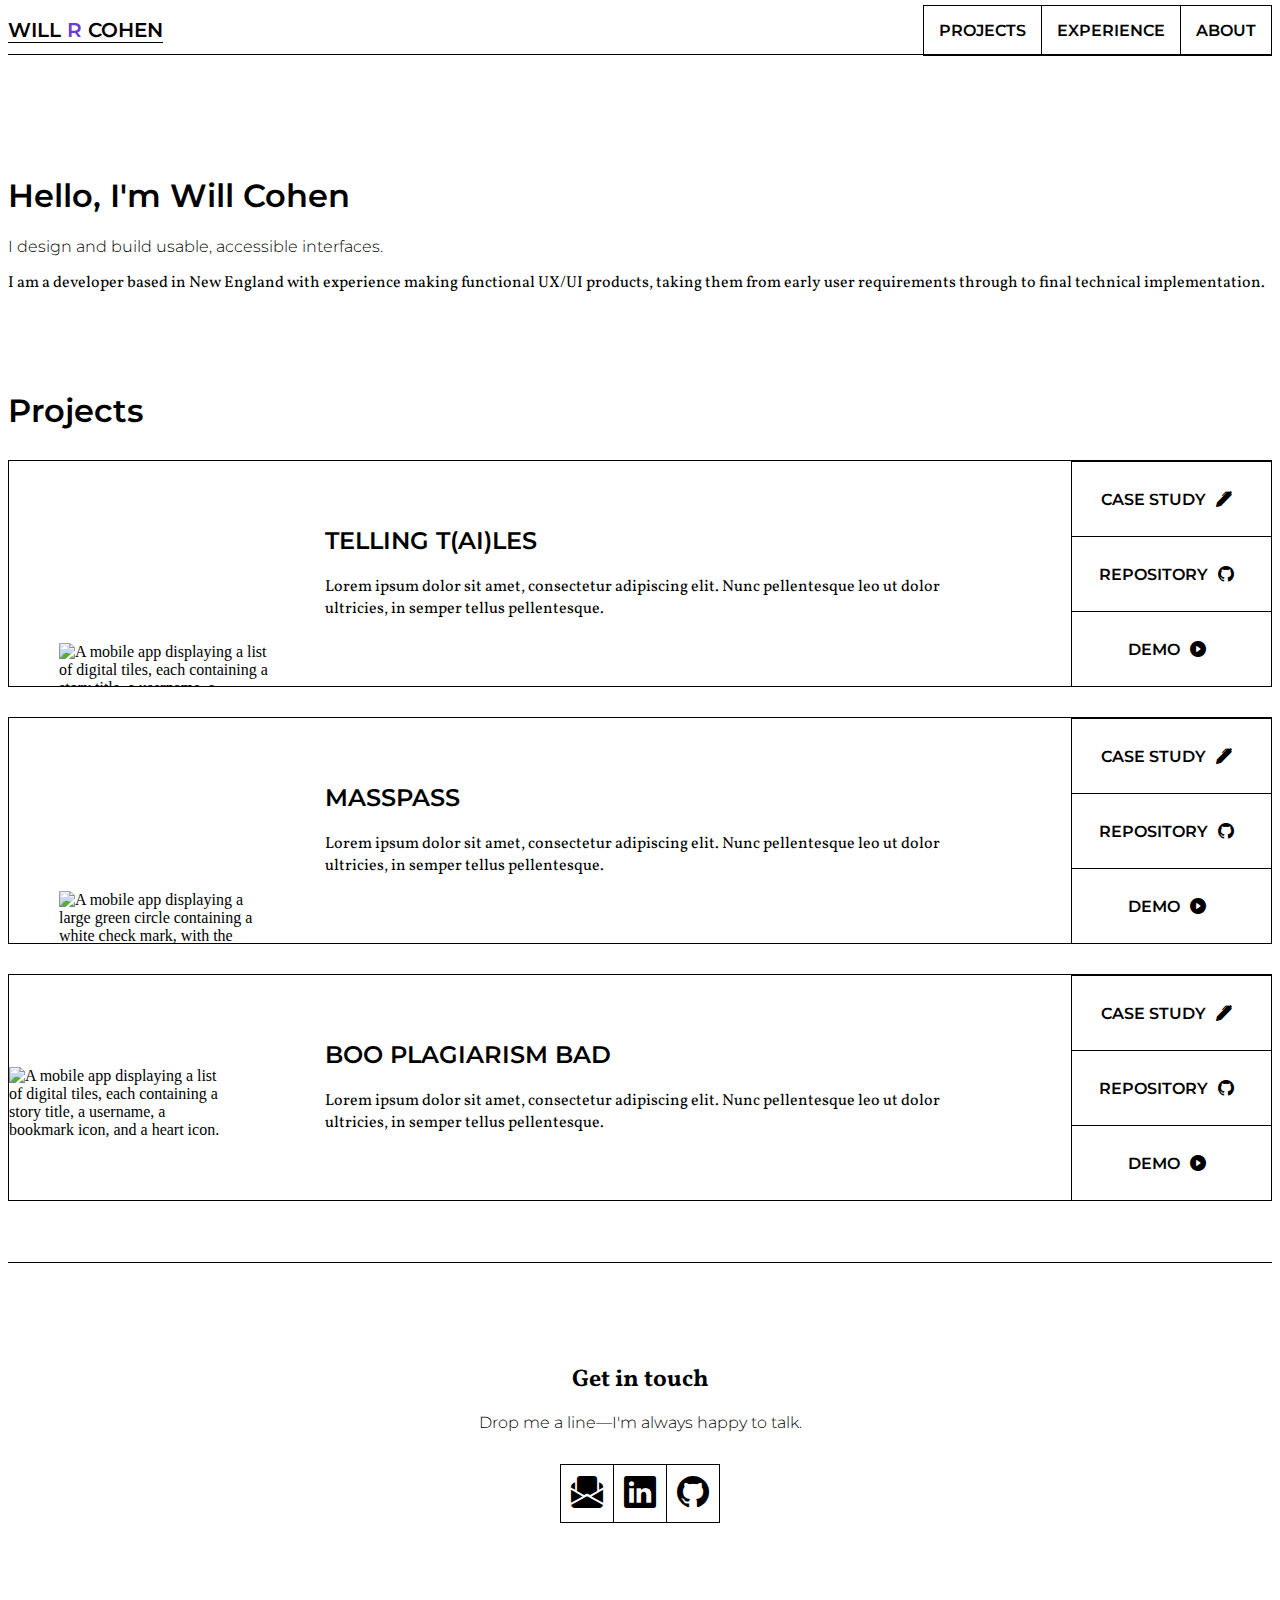
==== commit d5fd6055: "Add images to project list on landing page" ====
--- a/index.html
+++ b/index.html
@@ -30,6 +30,12 @@
         <section id="Projects" class="portfolio container">
             <h1 class="title-text">Projects</h1>
             <div class="portfolio-tile">
+                <div class="portfolio-tile-image mobile">
+                    <img
+                        src="media/images/TellingTailesFeed_Framed.png"
+                        alt="A mobile app displaying a list of digital tiles, each containing a story title, a username, a bookmark icon, and a heart icon."
+                    >
+                </div>
                 <div class="portfolio-tile-body">
                     <h2 class="subtitle-text">Telling T(ai)les</h2>
                     <h4 class="vollkorn-text">Lorem ipsum dolor sit amet, consectetur adipiscing elit. Nunc pellentesque leo ut dolor ultricies, in semper tellus pellentesque.</h4>
@@ -41,6 +47,12 @@
                 </div>
             </div>
             <div class="portfolio-tile">
+                <div class="portfolio-tile-image mobile">
+                    <img
+                        src="media/images/MassPassHomeScreen_Framed.png"
+                        alt="A mobile app displaying a large green circle containing a white check mark, with the words 'Welcome' and 'Pass status: valid'."
+                    >
+                </div>
                 <div class="portfolio-tile-body">
                     <h2 class="subtitle-text">MassPass</h2>
                     <h4 class="vollkorn-text">Lorem ipsum dolor sit amet, consectetur adipiscing elit. Nunc pellentesque leo ut dolor ultricies, in semper tellus pellentesque.</h4>
@@ -51,7 +63,13 @@
                     <div class="portfolio-button"><a href="#" class="link tooling-text">Demo<i class="portfolio-button-icon bi bi-play-circle-fill"></i></a></div>
                 </div>
             </div>
-            <div class="portfolio-tile">
+            <div class="portfolio-tile">                
+                <div class="portfolio-tile-image web">
+                    <img
+                        src="media/images/BPBComparisonPane_Framed.png"
+                        alt="A mobile app displaying a list of digital tiles, each containing a story title, a username, a bookmark icon, and a heart icon."
+                    >
+                </div>
                 <div class="portfolio-tile-body">
                     <h2 class="subtitle-text">Boo Plagiarism Bad</h2>
                     <h4 class="vollkorn-text">Lorem ipsum dolor sit amet, consectetur adipiscing elit. Nunc pellentesque leo ut dolor ultricies, in semper tellus pellentesque.</h4>
--- a/styles/landing-page.css
+++ b/styles/landing-page.css
@@ -2,7 +2,6 @@
     padding: 100px 0 60px;
     display: flex;
     flex-direction: column;
-    gap: 20px;
 }
 
 .portfolio {
@@ -12,12 +11,47 @@
     margin-bottom: 60px;
 }
 
+.portfolio h1 {
+    margin-bottom: 0;
+}
+
 .portfolio-tile {
     display: flex;
     flex-direction: row;
     height: 25vh;
     align-items: center;
     border: thin solid black;
+}
+
+.portfolio-tile-image {
+    flex: 1;
+    height: 100%;
+    display: flex;
+    justify-content: center;
+    align-items: center;
+    padding: 30px 50px 0;
+    overflow: clip;
+    box-sizing: border-box;
+}
+
+/* .mobile {
+    padding-left: 50px;
+} */
+/* 
+.web {
+    padding-left: 0;
+} */
+
+.portfolio-tile-image img {
+    width: 100%;
+    position: relative;
+    top: 90px;
+}
+
+.portfolio-tile-image.web img {    
+    width: 150%;
+    top: 0;    
+    left: -50px;
 }
 
 /* .portfolio-tile:nth-child(1) {
@@ -33,8 +67,8 @@
 } */
 
 .portfolio-tile-body {
-    flex: 1;
-    padding: 100px;
+    flex: 3;
+    padding: 100px 100px 100px 0;
 }
 
 .portfolio-tile-controls {
